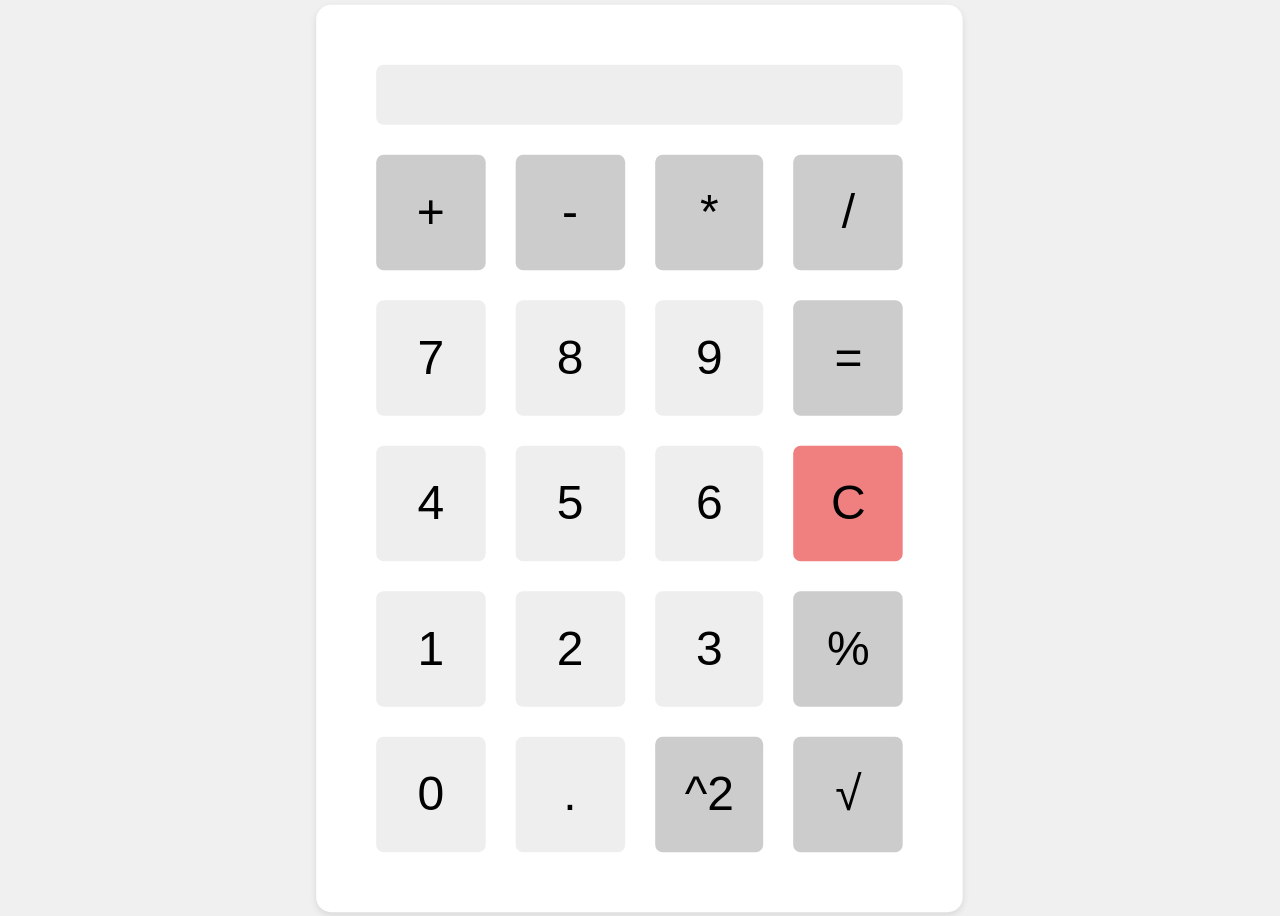
==== Minor Project Calculator/index.html @ 8f9b195d "Add files via upload" ====
<!DOCTYPE html>
<html lang="en">
<head>
    <meta charset="UTF-8">
    <meta name="viewport" content="width=device-width, initial-scale=1.0">
    <title>Calculator</title>
    <link rel="stylesheet" href="style.css">
</head>
<body>
    <div class="calculator">
        <div class="display"></div>
        <div class="buttons">
            <button class="operator" onclick="appendOperator('+')">+</button>
            <button class="operator" onclick="appendOperator('-')">-</button>
            <button class="operator" onclick="appendOperator('*')">*</button>
            <button class="operator" onclick="appendOperator('/')">/</button>
            <button class="number" onclick="appendNumber('7')">7</button>
            <button class="number" onclick="appendNumber('8')">8</button>
            <button class="number" onclick="appendNumber('9')">9</button>
            <button class="operator" onclick="calculate()">=</button>
            <button class="number" onclick="appendNumber('4')">4</button>
            <button class="number" onclick="appendNumber('5')">5</button>
            <button class="number" onclick="appendNumber('6')">6</button>
            <button class="clear" onclick="clearDisplay()">C</button>
            <button class="number" onclick="appendNumber('1')">1</button>
            <button class="number" onclick="appendNumber('2')">2</button>
            <button class="number" onclick="appendNumber('3')">3</button>
            <button class="operator" onclick="appendOperator('%')">%</button>
            <button class="number" onclick="appendNumber('0')">0</button>
            <button class="number" onclick="appendNumber('.')">.</button>
            <button class="operator" onclick="appendOperator('^2')">^2</button>
            <button class="operator" onclick="appendOperator('√')">√</button>
        </div>
    </div>
    <script src="script.js"></script>
</body>
</html>
---- Minor Project Calculator/style.css ----
body {
    font-family: sans-serif;
    display: flex;
    justify-content: center;
    align-items: center;
    min-height: 100vh;
    background-color: #f0f0f0;
}

.calculator {
    background-color: #fff;
    padding: 40px;
    border-radius: 10px;
    box-shadow: 0 2px 5px rgba(0, 0, 0, 0.1);
    transform: scale(1.5);
}

.display {
    background-color: #eee;
    padding: 20px;
    border-radius: 5px;
    font-size: 40px;
    text-align: right;
    margin-bottom: 20px;
}

.buttons {
    display: grid;
    grid-template-columns: repeat(4, 1fr);
    grid-gap: 20px;
}

button {
    padding: 20px;
    border: none;
    border-radius: 5px;
    font-size: 32px;
    cursor: pointer;
}

.number {
    background-color: #eee;
}

.operator {
    background-color: #ccc;
}

.clear {
    background-color: #f08080;
}
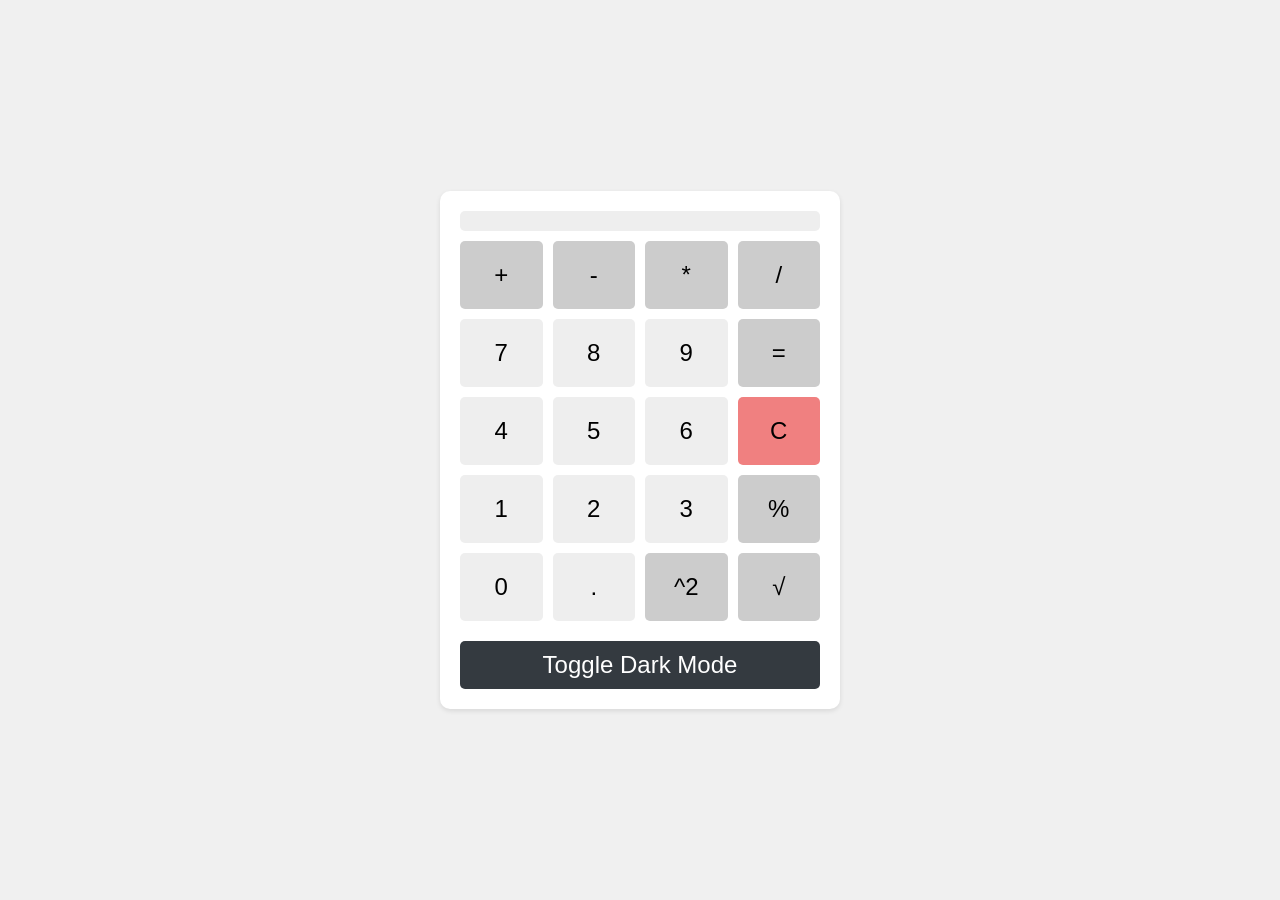
==== commit 04e3f604: "Add files via upload" ====
--- a/Minor Project Calculator/index.html
+++ b/Minor Project Calculator/index.html
@@ -28,9 +28,10 @@
             <button class="operator" onclick="appendOperator('%')">%</button>
             <button class="number" onclick="appendNumber('0')">0</button>
             <button class="number" onclick="appendNumber('.')">.</button>
-            <button class="operator" onclick="appendOperator('^2')">^2</button>
-            <button class="operator" onclick="appendOperator('√')">√</button>
+            <button class="operator" onclick="square()">^2</button>
+            <button class="operator" onclick="squareRoot()">√</button>
         </div>
+        <button class="toggle-dark-mode" onclick="toggleDarkMode()">Toggle Dark Mode</button>
     </div>
     <script src="script.js"></script>
 </body>
--- a/Minor Project Calculator/style.css
+++ b/Minor Project Calculator/style.css
@@ -5,37 +5,44 @@
     align-items: center;
     min-height: 100vh;
     background-color: #f0f0f0;
+    margin: 0;
 }
 
 .calculator {
     background-color: #fff;
-    padding: 40px;
+    padding: 20px;
     border-radius: 10px;
     box-shadow: 0 2px 5px rgba(0, 0, 0, 0.1);
-    transform: scale(1.5);
+    width: 100%;
+    max-width: 400px;
+    box-sizing: border-box;
 }
 
 .display {
     background-color: #eee;
-    padding: 20px;
+    padding: 10px;
     border-radius: 5px;
-    font-size: 40px;
+    font-size: 24px;
     text-align: right;
-    margin-bottom: 20px;
+    margin-bottom: 10px;
+    box-sizing: border-box;
+    width: 100%;
 }
 
 .buttons {
     display: grid;
     grid-template-columns: repeat(4, 1fr);
-    grid-gap: 20px;
+    grid-gap: 10px;
+    width: 100%;
 }
 
 button {
-    padding: 20px;
+    padding: 15px;
     border: none;
     border-radius: 5px;
-    font-size: 32px;
+    font-size: 20px;
     cursor: pointer;
+    box-sizing: border-box;
 }
 
 .number {
@@ -49,3 +56,61 @@
 .clear {
     background-color: #f08080;
 }
+
+.toggle-dark-mode {
+    margin-top: 20px;
+    padding: 10px;
+    background-color: #343a40;
+    color: #fff;
+    border: none;
+    border-radius: 5px;
+    cursor: pointer;
+    width: 100%;
+}
+
+.toggle-dark-mode:hover {
+    background-color: #23272b;
+}
+
+/* Dark Mode Styling */
+body.dark-mode {
+    background-color: #212529; /* Dark background */
+    color: #fff; /* Light text */
+}
+
+.calculator.dark-mode {
+    background-color: #282c34; /* Darker background for container */
+}
+
+.display.dark-mode {
+    background-color: #343a40;
+    color: #fff;
+}
+
+button.dark-mode {
+    background-color: #3a3a3a;
+    color: #fff;
+}
+
+button.operator.dark-mode {
+    background-color: #5a5a5a;
+}
+
+button.clear.dark-mode {
+    background-color: #ff5c5c;
+}
+
+.toggle-dark-mode.dark-mode {
+    background-color: #f08080;
+    color: #343a40;
+}
+
+@media (min-width: 600px) {
+    .display {
+        font-size: 32px;
+    }
+    button {
+        font-size: 24px;
+        padding: 20px;
+    }
+}
